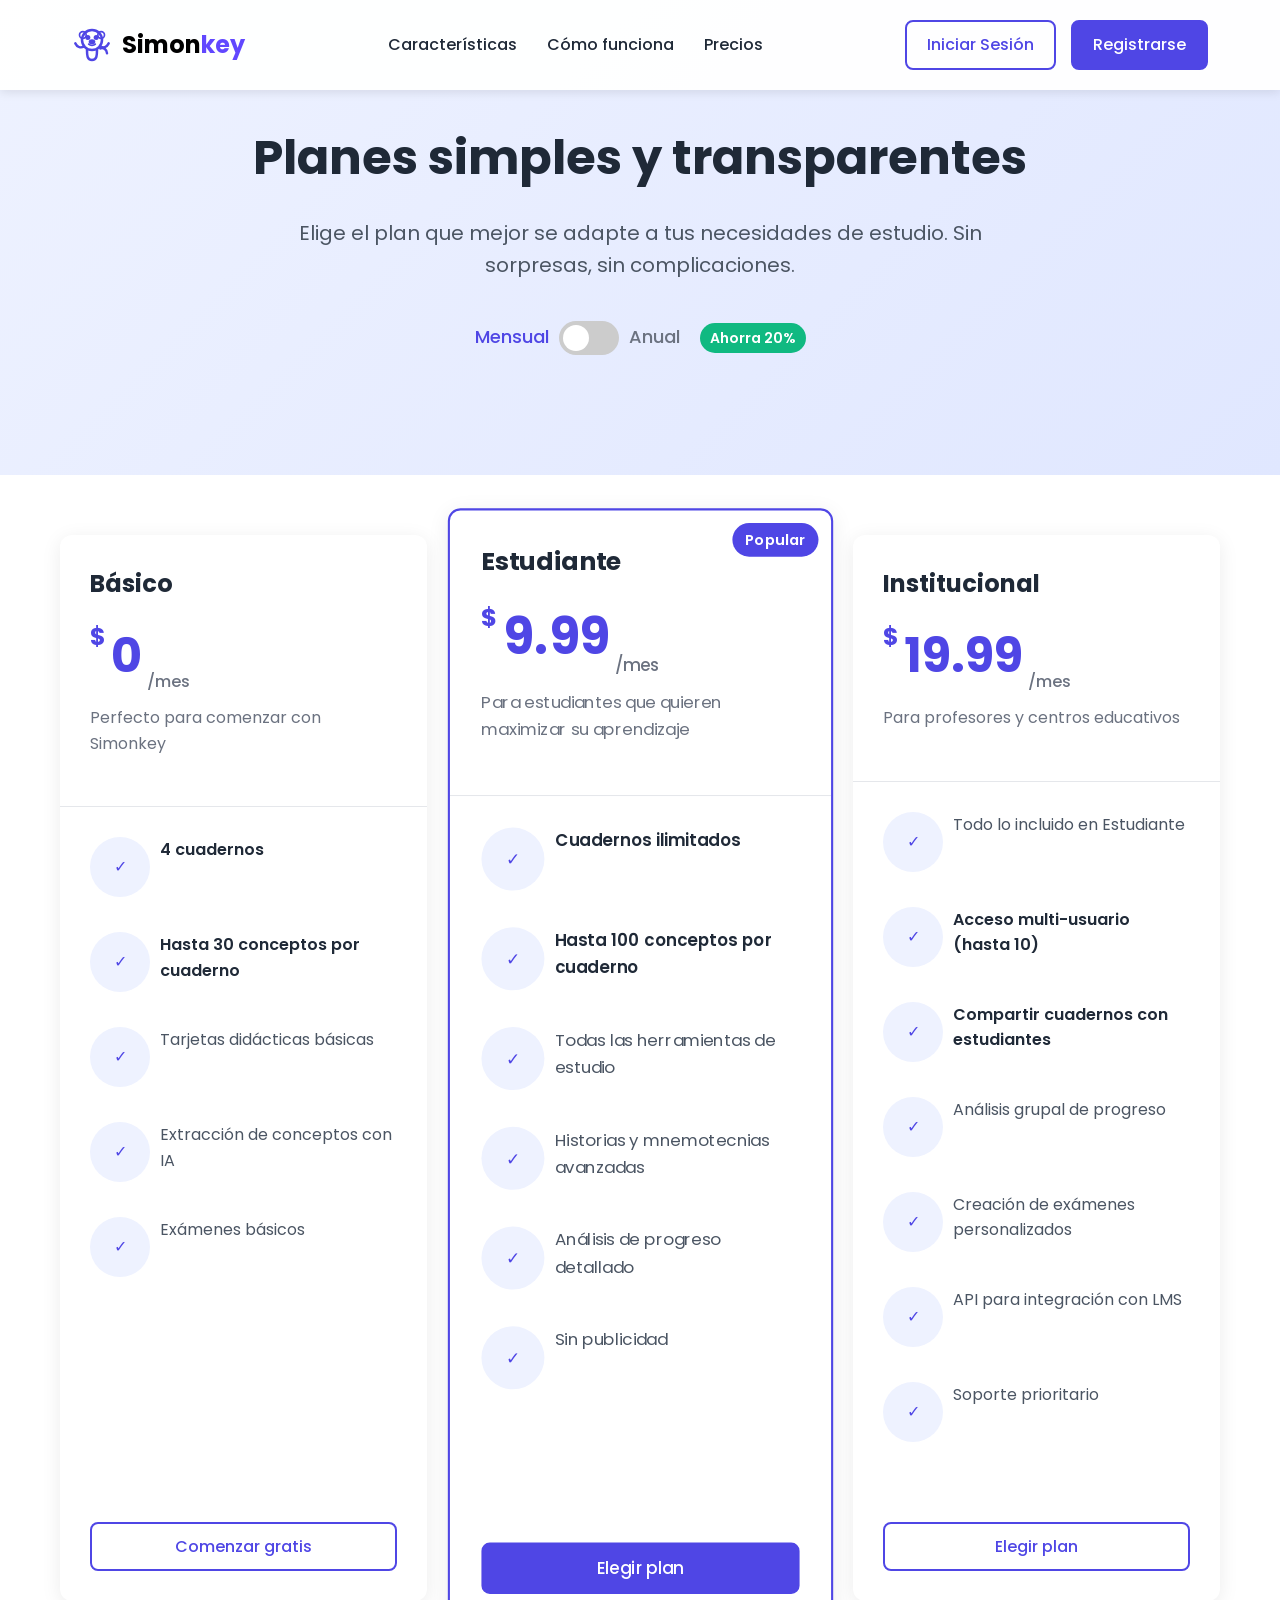
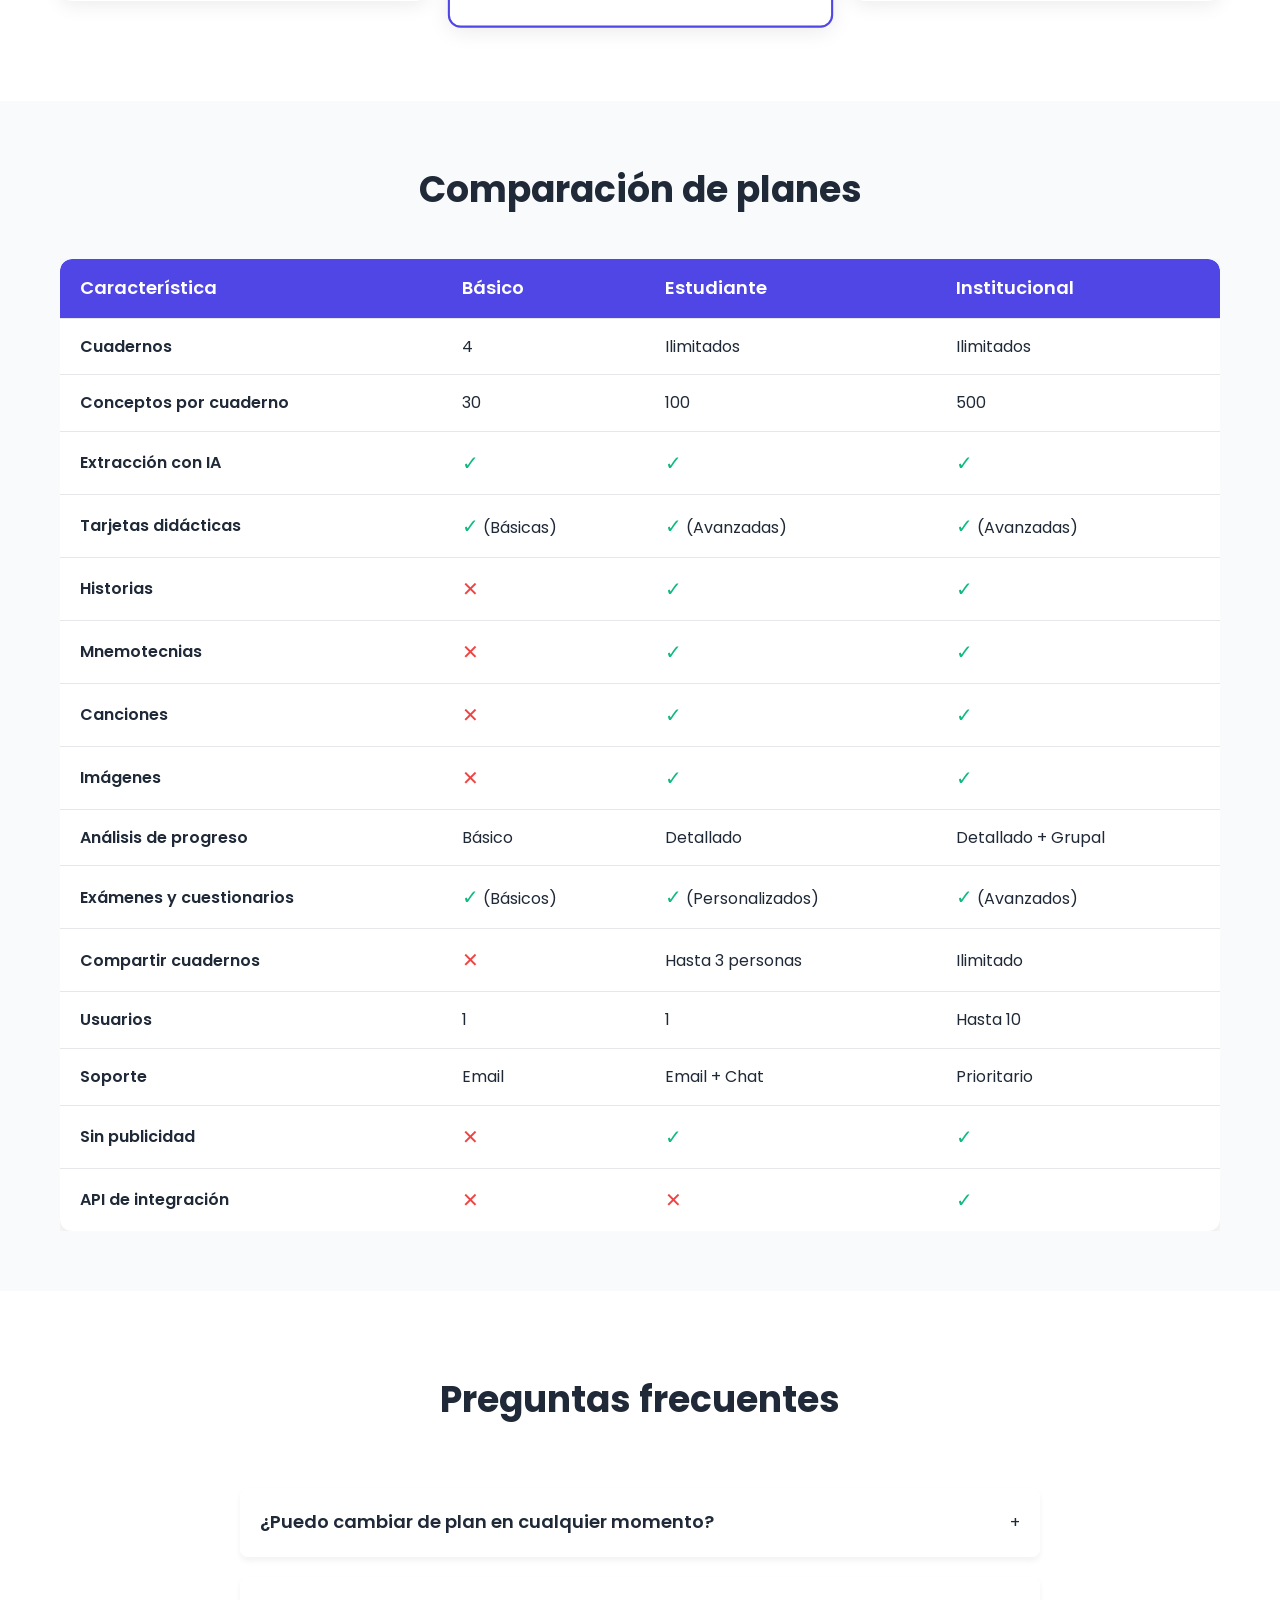
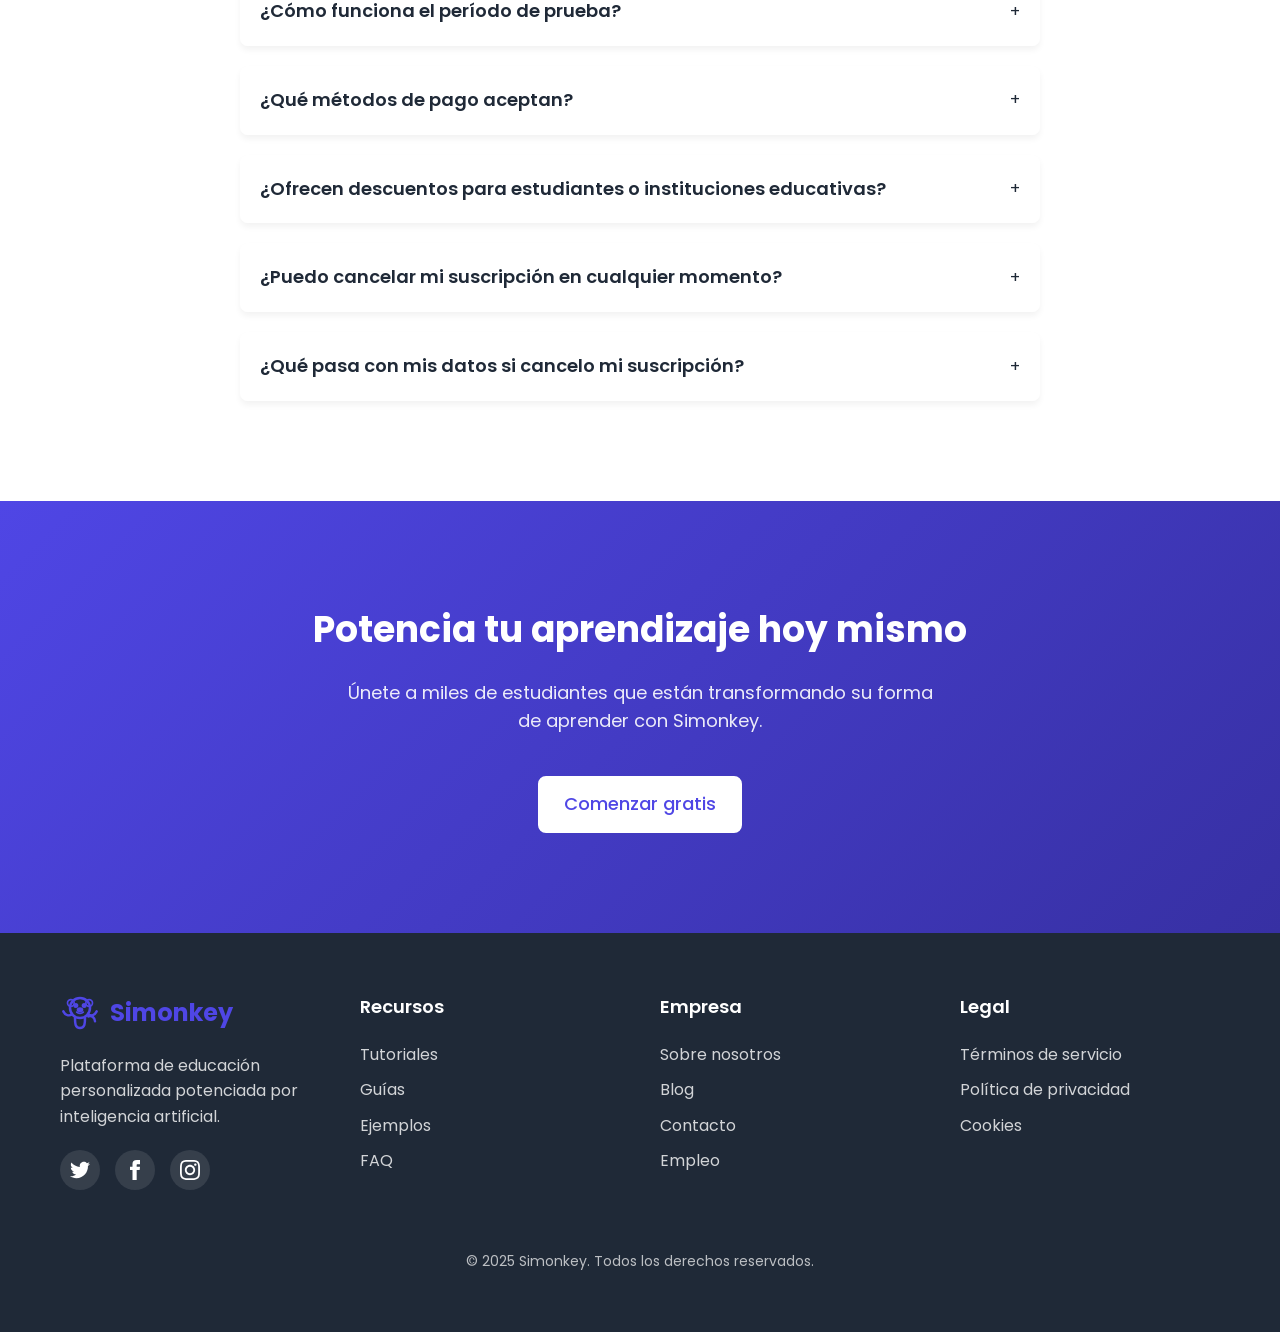
==== pricing.html @ a77ee0b0 "Primer de prueba" ====
<!DOCTYPE html>
<html lang="es">
<head>
    <meta charset="UTF-8">
    <meta name="viewport" content="width=device-width, initial-scale=1.0">
    <title>Simonkey | Planes y Precios</title>

    <!-- Favicon de emoji de mono -->
    <link rel="icon" href="img/favicon.svg" type="image/svg+xml">

    <link rel="preconnect" href="https://fonts.googleapis.com">
    <link rel="preconnect" href="https://fonts.gstatic.com" crossorigin>
    <link href="https://fonts.googleapis.com/css2?family=Poppins:wght@300;400;500;600;700&display=swap" rel="stylesheet">
    <link rel="stylesheet" href="styles.css">
</head>
<body>
    <!-- Header -->
    <header>
        <div class="header-container">
            <nav class="nav">
                <a href="index.html" class="logo">
                    <img src="img/favicon.svg" class="logo-img" alt="Logo Simonkey" width="24" height="24">
                    <span class="logo-text">
                        <span style="color: black;">Simon</span><span style="color: #6147FF;">key</span>
                    </span>
                </a>

                <!-- Botón hamburguesa (oculto en desktop) -->
                <button class="hamburger-btn" aria-label="Menú">
                    <span class="hamburger-line"></span>
                    <span class="hamburger-line"></span>
                    <span class="hamburger-line"></span>
                </button>
                
                <div class="nav-links">
                    <a href="index.html#features" class="nav-link">Características</a>
                    <a href="index.html#how-it-works" class="nav-link">Cómo funciona</a>
                    <a href="pricing.html" class="nav-link">Precios</a>
                </div>
                
                <div class="auth-buttons">
                    <a href="#" class="btn btn-outline">Iniciar Sesión</a>
                    <a href="#" class="btn btn-primary">Registrarse</a>
                </div>
            </nav>
        </div>
    </header>
    
    <!-- Pricing Hero Section -->
    <section class="pricing-hero">
        <div class="container">
            <h1 class="pricing-title">Planes simples y transparentes</h1>
            <p class="pricing-subtitle">Elige el plan que mejor se adapte a tus necesidades de estudio. Sin sorpresas, sin complicaciones.</p>
            
            <div class="pricing-toggle">
                <span class="toggle-label toggle-monthly">Mensual</span>
                <label class="toggle-switch">
                    <input type="checkbox" id="billing-toggle">
                    <span class="toggle-slider"></span>
                </label>
                <span class="toggle-label toggle-annually">Anual</span>
                <span class="savings-badge">Ahorra 20%</span>
            </div>
        </div>
    </section>
    
    <!-- Pricing Plans -->
    <section class="pricing-plans">
        <div class="container">
            <div class="plans-container">
                <!-- Free Plan -->
                <div class="plan-card">
                    <div class="plan-header">
                        <h3 class="plan-name">Básico</h3>
                        <div class="plan-price">
                            <span class="currency">$</span>0<span class="period">/mes</span>
                        </div>
                        <p class="plan-description">Perfecto para comenzar con Simonkey</p>
                    </div>
                    <div class="plan-features">
                        <ul class="feature-list">
                            <li class="feature-item">
                                <span class="feature-icon">✓</span>
                                <span class="feature-text prominent">4 cuadernos</span>
                            </li>
                            <li class="feature-item">
                                <span class="feature-icon">✓</span>
                                <span class="feature-text prominent">Hasta 30 conceptos por cuaderno</span>
                            </li>
                            <li class="feature-item">
                                <span class="feature-icon">✓</span>
                                <span class="feature-text">Tarjetas didácticas básicas</span>
                            </li>
                            <li class="feature-item">
                                <span class="feature-icon">✓</span>
                                <span class="feature-text">Extracción de conceptos con IA</span>
                            </li>
                            <li class="feature-item">
                                <span class="feature-icon">✓</span>
                                <span class="feature-text">Exámenes básicos</span>
                            </li>
                        </ul>
                    </div>
                    <div class="plan-footer">
                        <a href="#" class="btn btn-outline btn-block">Comenzar gratis</a>
                    </div>
                </div>
                
                <!-- Pro Plan -->
                <div class="plan-card popular">
                    <div class="popular-badge">Popular</div>
                    <div class="plan-header">
                        <h3 class="plan-name">Estudiante</h3>
                        <div class="plan-price monthly-price">
                            <span class="currency">$</span>9.99<span class="period">/mes</span>
                        </div>
                        <div class="plan-price annual-price" style="display: none;">
                            <span class="currency">$</span>7.99<span class="period">/mes</span>
                        </div>
                        <p class="plan-description">Para estudiantes que quieren maximizar su aprendizaje</p>
                    </div>
                    <div class="plan-features">
                        <ul class="feature-list">
                            <li class="feature-item">
                                <span class="feature-icon">✓</span>
                                <span class="feature-text prominent">Cuadernos ilimitados</span>
                            </li>
                            <li class="feature-item">
                                <span class="feature-icon">✓</span>
                                <span class="feature-text prominent">Hasta 100 conceptos por cuaderno</span>
                            </li>
                            <li class="feature-item">
                                <span class="feature-icon">✓</span>
                                <span class="feature-text">Todas las herramientas de estudio</span>
                            </li>
                            <li class="feature-item">
                                <span class="feature-icon">✓</span>
                                <span class="feature-text">Historias y mnemotecnias avanzadas</span>
                            </li>
                            <li class="feature-item">
                                <span class="feature-icon">✓</span>
                                <span class="feature-text">Análisis de progreso detallado</span>
                            </li>
                            <li class="feature-item">
                                <span class="feature-icon">✓</span>
                                <span class="feature-text">Sin publicidad</span>
                            </li>
                        </ul>
                    </div>
                    <div class="plan-footer">
                        <a href="#" class="btn btn-primary btn-block">Elegir plan</a>
                    </div>
                </div>
                
                <!-- Premium Plan -->
                <div class="plan-card">
                    <div class="plan-header">
                        <h3 class="plan-name">Institucional</h3>
                        <div class="plan-price monthly-price">
                            <span class="currency">$</span>19.99<span class="period">/mes</span>
                        </div>
                        <div class="plan-price annual-price" style="display: none;">
                            <span class="currency">$</span>15.99<span class="period">/mes</span>
                        </div>
                        <p class="plan-description">Para profesores y centros educativos</p>
                    </div>
                    <div class="plan-features">
                        <ul class="feature-list">
                            <li class="feature-item">
                                <span class="feature-icon">✓</span>
                                <span class="feature-text">Todo lo incluido en Estudiante</span>
                            </li>
                            <li class="feature-item">
                                <span class="feature-icon">✓</span>
                                <span class="feature-text prominent">Acceso multi-usuario (hasta 10)</span>
                            </li>
                            <li class="feature-item">
                                <span class="feature-icon">✓</span>
                                <span class="feature-text prominent">Compartir cuadernos con estudiantes</span>
                            </li>
                            <li class="feature-item">
                                <span class="feature-icon">✓</span>
                                <span class="feature-text">Análisis grupal de progreso</span>
                            </li>
                            <li class="feature-item">
                                <span class="feature-icon">✓</span>
                                <span class="feature-text">Creación de exámenes personalizados</span>
                            </li>
                            <li class="feature-item">
                                <span class="feature-icon">✓</span>
                                <span class="feature-text">API para integración con LMS</span>
                            </li>
                            <li class="feature-item">
                                <span class="feature-icon">✓</span>
                                <span class="feature-text">Soporte prioritario</span>
                            </li>
                        </ul>
                    </div>
                    <div class="plan-footer">
                        <a href="#" class="btn btn-outline btn-block">Elegir plan</a>
                    </div>
                </div>
            </div>
        </div>
    </section>
    
    <!-- Comparison Table -->
<section class="comparison">
    <div class="container">
        <h2 class="comparison-title">Comparación de planes</h2>
        <div style="overflow-x: auto;">
            <table class="comparison-table">
                <thead>
                    <tr>
                        <th>Característica</th>
                        <th>Básico</th>
                        <th>Estudiante</th>
                        <th>Institucional</th>
                    </tr>
                </thead>
                <tbody>
                    <tr>
                        <td>Cuadernos</td>
                        <td>4</td>
                        <td>Ilimitados</td>
                        <td>Ilimitados</td>
                    </tr>
                    <tr>
                        <td>Conceptos por cuaderno</td>
                        <td>30</td>
                        <td>100</td>
                        <td>500</td>
                    </tr>
                    <tr>
                        <td>Extracción con IA</td>
                        <td><span class="check-icon">✓</span></td>
                        <td><span class="check-icon">✓</span></td>
                        <td><span class="check-icon">✓</span></td>
                    </tr>
                    <tr>
                        <td>Tarjetas didácticas</td>
                        <td><span class="check-icon">✓</span> (Básicas)</td>
                        <td><span class="check-icon">✓</span> (Avanzadas)</td>
                        <td><span class="check-icon">✓</span> (Avanzadas)</td>
                    </tr>
                    <tr>
                        <td>Historias</td>
                        <td><span class="x-icon">✕</span></td>
                        <td><span class="check-icon">✓</span></td>
                        <td><span class="check-icon">✓</span></td>
                    </tr>
                    <tr>
                        <td>Mnemotecnias</td>
                        <td><span class="x-icon">✕</span></td>
                        <td><span class="check-icon">✓</span></td>
                        <td><span class="check-icon">✓</span></td>
                    </tr>
                    <tr>
                        <td>Canciones</td>
                        <td><span class="x-icon">✕</span></td>
                        <td><span class="check-icon">✓</span></td>
                        <td><span class="check-icon">✓</span></td>
                    </tr>
                    <tr>
                        <td>Imágenes</td>
                        <td><span class="x-icon">✕</span></td>
                        <td><span class="check-icon">✓</span></td>
                        <td><span class="check-icon">✓</span></td>
                    </tr>
                    <tr>
                        <td>Análisis de progreso</td>
                        <td>Básico</td>
                        <td>Detallado</td>
                        <td>Detallado + Grupal</td>
                    </tr>
                    <tr>
                        <td>Exámenes y cuestionarios</td>
                        <td><span class="check-icon">✓</span> (Básicos)</td>
                        <td><span class="check-icon">✓</span> (Personalizados)</td>
                        <td><span class="check-icon">✓</span> (Avanzados)</td>
                    </tr>
                    <tr>
                        <td>Compartir cuadernos</td>
                        <td><span class="x-icon">✕</span></td>
                        <td>Hasta 3 personas</td>
                        <td>Ilimitado</td>
                    </tr>
                    <tr>
                        <td>Usuarios</td>
                        <td>1</td>
                        <td>1</td>
                        <td>Hasta 10</td>
                    </tr>
                    <tr>
                        <td>Soporte</td>
                        <td>Email</td>
                        <td>Email + Chat</td>
                        <td>Prioritario</td>
                    </tr>
                    <tr>
                        <td>Sin publicidad</td>
                        <td><span class="x-icon">✕</span></td>
                        <td><span class="check-icon">✓</span></td>
                        <td><span class="check-icon">✓</span></td>
                    </tr>
                    <tr>
                        <td>API de integración</td>
                        <td><span class="x-icon">✕</span></td>
                        <td><span class="x-icon">✕</span></td>
                        <td><span class="check-icon">✓</span></td>
                    </tr>
                </tbody>
            </table>
        </div>
    </div>
</section>

    <!-- FAQ Section -->
<section class="faq">
    <div class="container">
        <h2 class="faq-title">Preguntas frecuentes</h2>
        
        <div class="faq-list">
            <div class="faq-item">
                <div class="faq-question">
                    <span class="question-text">¿Puedo cambiar de plan en cualquier momento?</span>
                    <span>+</span>
                </div>
                <div class="faq-answer">
                    <p>Sí, puedes actualizar o cambiar tu plan en cualquier momento. Si actualizas a un plan superior, se te cobrará la diferencia prorrateada por el tiempo restante de tu suscripción actual. Si cambias a un plan inferior, el nuevo plan entrará en vigor al final de tu ciclo de facturación actual.</p>
                </div>
            </div>
            
            <div class="faq-item">
                <div class="faq-question">
                    <span class="question-text">¿Cómo funciona el período de prueba?</span>
                    <span>+</span>
                </div>
                <div class="faq-answer">
                    <p>Todos los planes de pago incluyen un período de prueba gratuito de 14 días. No se te cobrará hasta que finalice el período de prueba, y puedes cancelar en cualquier momento antes de que termine sin ningún cargo.</p>
                </div>
            </div>
            
            <div class="faq-item">
                <div class="faq-question">
                    <span class="question-text">¿Qué métodos de pago aceptan?</span>
                    <span>+</span>
                </div>
                <div class="faq-answer">
                    <p>Aceptamos tarjetas de crédito y débito (Visa, Mastercard, American Express), PayPal y, en algunos países, opciones de pago locales como transferencia bancaria.</p>
                </div>
            </div>
            
            <div class="faq-item">
                <div class="faq-question">
                    <span class="question-text">¿Ofrecen descuentos para estudiantes o instituciones educativas?</span>
                    <span>+</span>
                </div>
                <div class="faq-answer">
                    <p>Sí, ofrecemos un 20% de descuento adicional para estudiantes verificados y descuentos especiales para instituciones educativas según el volumen de usuarios. Contáctanos en educacion@simonkey.com para más información.</p>
                </div>
            </div>
            
            <div class="faq-item">
                <div class="faq-question">
                    <span class="question-text">¿Puedo cancelar mi suscripción en cualquier momento?</span>
                    <span>+</span>
                </div>
                <div class="faq-answer">
                    <p>Sí, puedes cancelar tu suscripción en cualquier momento desde la configuración de tu cuenta. Si cancelas, mantendrás el acceso a las características de tu plan hasta el final del período de facturación actual.</p>
                </div>
            </div>
            
            <div class="faq-item">
                <div class="faq-question">
                    <span class="question-text">¿Qué pasa con mis datos si cancelo mi suscripción?</span>
                    <span>+</span>
                </div>
                <div class="faq-answer">
                    <p>Si cancelas tu suscripción de pago, tu cuenta se convertirá automáticamente al plan Básico gratuito. Podrás seguir accediendo a tus datos, aunque algunas funciones premium ya no estarán disponibles. Si deseas eliminar completamente tu cuenta y todos tus datos, puedes hacerlo desde la configuración de tu cuenta.</p>
                </div>
            </div>
        </div>
    </div>
</section>

<!-- CTA Section -->
<section class="cta">
    <div class="container">
        <h2 class="cta-title">Potencia tu aprendizaje hoy mismo</h2>
        <p class="cta-description">Únete a miles de estudiantes que están transformando su forma de aprender con Simonkey.</p>
        <a href="#" class="btn btn-white btn-lg">Comenzar gratis</a>
    </div>
</section>

<!-- Footer -->
<footer>
    <div class="container">
        <div class="footer-content">
            <div class="footer-column">
                <div class="footer-logo">
                    <a href="#" class="logo">
                        <svg class="logo-img" viewBox="0 0 24 24" fill="none" xmlns="http://www.w3.org/2000/svg">
                            <!-- Cabeza -->
                            <circle cx="12" cy="9" r="6" stroke="#4F46E5" stroke-width="1.5"/>
                            
                            <!-- Cara -->
                            <circle cx="9.5" cy="7.5" r="1.5" fill="#4F46E5"/> <!-- Ojo izquierdo -->
                            <circle cx="14.5" cy="7.5" r="1.5" fill="#4F46E5"/> <!-- Ojo derecho -->
                            
                            <!-- Nariz -->
                            <ellipse cx="12" cy="10" rx="2" ry="1.5" fill="#4F46E5"/>
                            
                            <!-- Boca -->
                            <path d="M10 11.5C11 12.5 13 12.5 14 11.5" stroke="#4F46E5" stroke-width="1" stroke-linecap="round"/>
                            
                            <!-- Orejas -->
                            <circle cx="6.5" cy="6" r="2" stroke="#4F46E5" stroke-width="1"/>
                            <circle cx="17.5" cy="6" r="2" stroke="#4F46E5" stroke-width="1"/>
                            
                            <!-- Cuerpo -->
                            <path d="M9 15C9 18 9 21 12 21C15 21 15 18 15 15" stroke="#4F46E5" stroke-width="1.5" stroke-linecap="round"/>
                            
                            <!-- Cola -->
                            <path d="M17 14C19 13 21 15 21 17" stroke="#4F46E5" stroke-width="1.5" stroke-linecap="round"/>
                            
                            <!-- Brazos -->
                            <path d="M7 13C5 14 3 13 2 11" stroke="#4F46E5" stroke-width="1.5" stroke-linecap="round"/>
                            <path d="M17 13C19 14 21 13 22 11" stroke="#4F46E5" stroke-width="1.5" stroke-linecap="round"/>
                          </svg>
                        <span class="logo-text">Simonkey</span>
                    </a>
                </div>
                <p class="footer-description">Plataforma de educación personalizada potenciada por inteligencia artificial.</p>
                <div class="social-links">
                    <a href="#" class="social-link">
                        <svg xmlns="http://www.w3.org/2000/svg" width="20" height="20" fill="white" viewBox="0 0 24 24">
                            <path d="M24 4.557c-.883.392-1.832.656-2.828.775 1.017-.609 1.798-1.574 2.165-2.724-.951.564-2.005.974-3.127 1.195-.897-.957-2.178-1.555-3.594-1.555-3.179 0-5.515 2.966-4.797 6.045-4.091-.205-7.719-2.165-10.148-5.144-1.29 2.213-.669 5.108 1.523 6.574-.806-.026-1.566-.247-2.229-.616-.054 2.281 1.581 4.415 3.949 4.89-.693.188-1.452.232-2.224.084.626 1.956 2.444 3.379 4.6 3.419-2.07 1.623-4.678 2.348-7.29 2.04 2.179 1.397 4.768 2.212 7.548 2.212 9.142 0 14.307-7.721 13.995-14.646.962-.695 1.797-1.562 2.457-2.549z"/>
                        </svg>
                    </a>
                    <a href="#" class="social-link">
                        <svg xmlns="http://www.w3.org/2000/svg" width="20" height="20" fill="white" viewBox="0 0 24 24">
                            <path d="M9 8h-3v4h3v12h5v-12h3.642l.358-4h-4v-1.667c0-.955.192-1.333 1.115-1.333h2.885v-5h-3.808c-3.596 0-5.192 1.583-5.192 4.615v3.385z"/>
                        </svg>
                    </a>
                    <a href="#" class="social-link">
                        <svg xmlns="http://www.w3.org/2000/svg" width="20" height="20" fill="white" viewBox="0 0 24 24">
                            <path d="M12 2.163c3.204 0 3.584.012 4.85.07 3.252.148 4.771 1.691 4.919 4.919.058 1.265.069 1.645.069 4.849 0 3.205-.012 3.584-.069 4.849-.149 3.225-1.664 4.771-4.919 4.919-1.266.058-1.644.07-4.85.07-3.204 0-3.584-.012-4.849-.07-3.26-.149-4.771-1.699-4.919-4.92-.058-1.265-.07-1.644-.07-4.849 0-3.204.013-3.583.07-4.849.149-3.227 1.664-4.771 4.919-4.919 1.266-.057 1.645-.069 4.849-.069zm0-2.163c-3.259 0-3.667.014-4.947.072-4.358.2-6.78 2.618-6.98 6.98-.059 1.281-.073 1.689-.073 4.948 0 3.259.014 3.668.072 4.948.2 4.358 2.618 6.78 6.98 6.98 1.281.058 1.689.072 4.948.072 3.259 0 3.668-.014 4.948-.072 4.354-.2 6.782-2.618 6.979-6.98.059-1.28.073-1.689.073-4.948 0-3.259-.014-3.667-.072-4.947-.196-4.354-2.617-6.78-6.979-6.98-1.281-.059-1.69-.073-4.949-.073zm0 5.838c-3.403 0-6.162 2.759-6.162 6.162s2.759 6.163 6.162 6.163 6.162-2.759 6.162-6.163c0-3.403-2.759-6.162-6.162-6.162zm0 10.162c-2.209 0-4-1.79-4-4 0-2.209 1.791-4 4-4s4 1.791 4 4c0 2.21-1.791 4-4 4zm6.406-11.845c-.796 0-1.441.645-1.441 1.44s.645 1.44 1.441 1.44c.795 0 1.439-.645 1.439-1.44s-.644-1.44-1.439-1.44z"/>
                        </svg>
                    </a>
                </div>
            </div>
            
            <div class="footer-column">
                <h4 class="footer-column-title">Recursos</h4>
                <ul class="footer-links">
                    <li class="footer-link"><a href="#">Tutoriales</a></li>
                    <li class="footer-link"><a href="#">Guías</a></li>
                    <li class="footer-link"><a href="#">Ejemplos</a></li>
                    <li class="footer-link"><a href="#">FAQ</a></li>
                </ul>
            </div>
            
            <div class="footer-column">
                <h4 class="footer-column-title">Empresa</h4>
                <ul class="footer-links">
                    <li class="footer-link"><a href="#">Sobre nosotros</a></li>
                    <li class="footer-link"><a href="#">Blog</a></li>
                    <li class="footer-link"><a href="#">Contacto</a></li>
                    <li class="footer-link"><a href="#">Empleo</a></li>
                </ul>
            </div>
            
            <div class="footer-column">
                <h4 class="footer-column-title">Legal</h4>
                <ul class="footer-links">
                    <li class="footer-link"><a href="#">Términos de servicio</a></li>
                    <li class="footer-link"><a href="#">Política de privacidad</a></li>
                    <li class="footer-link"><a href="#">Cookies</a></li>
                </ul>
            </div>
        </div>
        
        <div class="copyright">
            &copy; 2025 Simonkey. Todos los derechos reservados.
        </div>
    </div>
</footer>

<script src="script.js"></script>

</body>
</html>
---- styles.css ----
/* 
   Simonkey - Estilos Unificados
   Este archivo contiene todos los estilos para index.html y pricing.html
*/

/* Variables y reset */
:root {
    --primary: #4F46E5;
    --primary-light: #818CF8;
    --secondary: #10B981;
    --dark: #1F2937;
    --light: #F3F4F6;
    --accent: #F59E0B;
    --success: #10B981;
    --danger: #EF4444;
}

* {
    margin: 0;
    padding: 0;
    box-sizing: border-box;
}

body {
    font-family: 'Poppins', sans-serif;
    color: var(--dark);
    background-color: #FFFFFF;
    line-height: 1.6;
}

.container {
    max-width: 1200px;
    margin: 0 auto;
    padding: 0 20px;
}

/* Botones */
.btn {
    padding: 10px 20px;
    border-radius: 8px;
    font-weight: 500;
    cursor: pointer;
    transition: all 0.3s ease;
    text-decoration: none;
    display: inline-block;
    text-align: center;
}

.btn-outline {
    background: transparent;
    border: 2px solid var(--primary);
    color: var(--primary);
}

.btn-outline:hover {
    background-color: var(--primary);
    color: white;
}

.btn-primary {
    background-color: var(--primary);
    border: 2px solid var(--primary);
    color: white;
}

.btn-primary:hover {
    background-color: #3730A3;
    border-color: #3730A3;
}

.btn-white {
    background-color: white;
    border: 2px solid white;
    color: var(--primary);
}

.btn-white:hover {
    background-color: transparent;
    color: white;
    border-color: white;
}

.btn-secondary {
    background-color: var(--secondary);
    border: 2px solid var(--secondary);
    color: white;
}

.btn-secondary:hover {
    background-color: #059669;
    border-color: #059669;
}

.btn-lg {
    padding: 12px 24px;
    font-size: 18px;
}

.btn-block {
    display: block;
    width: 100%;
}

/* Header y Navegación */
header {
    padding: 20px 0;
    position: fixed;
    width: 100%;
    background-color: rgba(255, 255, 255, 0.95);
    box-shadow: 0 2px 10px rgba(0, 0, 0, 0.1);
    z-index: 100;
}

.nav {
  max-width: 1200px; /* Limita el ancho máximo */
  width: 100%;
  margin: 0 auto; /* Centra el nav */
  padding: 0 2rem; /* Añade padding lateral para que no quede pegado a los bordes */
  display: flex;
  justify-content: space-between;
  align-items: center;
}

.logo {
    display: flex;
    align-items: center;
    gap: 10px;
    text-decoration: none;
}

.logo-img {
    width: 40px;
    height: 40px;
}

.logo-text {
    font-size: 24px;
    font-weight: 700;
    color: var(--primary);
}

.nav-links {
    display: flex;
    gap: 30px;
}

.nav-link {
    text-decoration: none;
    color: var(--dark);
    font-weight: 500;
    transition: all 0.3s ease;
    padding: 5px 0;
    position: relative;
}

.nav-link:hover {
    color: var(--primary);
}

.nav-link::after {
    content: '';
    position: absolute;
    width: 0;
    height: 2px;
    bottom: 0;
    left: 0;
    background-color: var(--primary);
    transition: width 0.3s ease;
}

.nav-link:hover::after {
    width: 100%;
}

.nav-link.active {
    color: var(--primary);
}

.nav-link.active::after {
    width: 100%;
}

.auth-buttons {
    display: flex;
    gap: 15px;
}

/* Hero Section - Index */
.hero {
    padding-top: 140px;
    padding-bottom: 40px;
    display: flex;
    align-items: center;
    min-height: auto;
    background: linear-gradient(135deg, #EEF2FF 0%, #E0E7FF 100%);
}

.hero-content {
    display: flex;
    align-items: center;
    justify-content: center;
}

.hero-text {
    flex: 1;
    max-width: 600px;
}

.hero-title {
    font-size: 48px;
    line-height: 1.2;
    margin-bottom: 20px;
    color: var(--dark);
}

.highlight {
    color: var(--primary);
}

.highlight-text {
    color: #4F46E5;
    font-weight: 600; /* Opcional: para hacer el texto un poco más destacado */
  }

.hero-subtitle {
    font-size: 20px;
    color: #4B5563;
    margin-bottom: 40px;
}

.hero-buttons {
    display: flex;
    gap: 20px;
    margin-bottom: 40px;
}

.hero-image {
    flex: 1;
    max-width: 500px;
    display: flex;
    justify-content: center;
    margin-bottom: 0;
}

.hero-img {
    width: 100%;
    max-width: 450px;
    animation: float 6s ease-in-out infinite;
}

@keyframes float {
    0% {
        transform: translateY(0px);
    }
    50% {
        transform: translateY(-20px);
    }
    100% {
        transform: translateY(0px);
    }
}

/* Features Section - Index */
.features {
    padding: 120px 0;
}

.section-title {
    text-align: center;
    font-size: 36px;
    font-weight: 700;
    margin-bottom: 60px;
    color: var(--dark);
}

.features-grid {
    display: grid;
    grid-template-columns: repeat(auto-fit, minmax(300px, 1fr));
    gap: 40px;
}

.feature-card {
    background-color: white;
    border-radius: 12px;
    padding: 30px;
    box-shadow: 0 4px 20px rgba(0, 0, 0, 0.08);
    transition: transform 0.3s ease, box-shadow 0.3s ease;
}

.feature-card:hover {
    transform: translateY(-10px);
    box-shadow: 0 10px 30px rgba(0, 0, 0, 0.12);
}

.feature-icon {
    display: inline-flex;
    align-items: center;
    justify-content: center;
    width: 60px;
    height: 60px;
    border-radius: 50%;
    background-color: #EEF2FF;
    margin-bottom: 20px;
}

.feature-icon svg {
    width: 30px;
    height: 30px;
    color: var(--primary);
}

.feature-title {
    font-size: 20px;
    font-weight: 600;
    margin-bottom: 15px;
    color: var(--dark);
}

.feature-description {
    color: #4B5563;
    font-size: 16px;
}

/* How it works Section - Index */
.how-it-works {
    padding: 120px 0;
    background-color: #F9FAFB;
}

.steps {
    display: grid;
    grid-template-columns: repeat(3, 1fr);
    gap: 40px;
    max-width: 1200px;
    margin: 0 auto;
}

.step {
    display: flex;
    flex-direction: column;
    align-items: center;
    text-align: center;
    background-color: white;
    border-radius: 12px;
    padding: 30px;
    box-shadow: 0 4px 20px rgba(0, 0, 0, 0.08);
    transition: transform 0.3s ease, box-shadow 0.3s ease;
}

.step:hover {
    transform: translateY(-10px);
    box-shadow: 0 10px 30px rgba(0, 0, 0, 0.12);
}

.step-number {
    display: flex;
    align-items: center;
    justify-content: center;
    width: 60px;
    height: 60px;
    border-radius: 50%;
    background-color: var(--primary);
    color: white;
    font-size: 24px;
    font-weight: 700;
    margin-bottom: 20px;
    flex-shrink: 0;
}

.step-content {
    flex: 1;
}

.step-title {
    font-size: 24px;
    font-weight: 600;
    margin-bottom: 15px;
    color: var(--dark);
}

.step-description {
    color: #4B5563;
    font-size: 16px;
}

/* Pricing Hero Section - Pricing */
.pricing-hero {
    padding-top: 120px;
    padding-bottom: 60px;
    background: linear-gradient(135deg, #EEF2FF 0%, #E0E7FF 100%);
    text-align: center;
}

.pricing-title {
    font-size: 48px;
    font-weight: 700;
    margin-bottom: 20px;
    color: var(--dark);
}

.pricing-subtitle {
    font-size: 20px;
    color: #4B5563;
    max-width: 700px;
    margin: 0 auto 40px;
}

.pricing-toggle {
    display: flex;
    align-items: center;
    justify-content: center;
    margin-bottom: 60px;
    gap: 10px;
}

.toggle-label {
    font-size: 18px;
    font-weight: 500;
}

.toggle-monthly {
    color: var(--primary);
}

.toggle-annually {
    color: #6B7280;
}

.toggle-switch {
    position: relative;
    display: inline-block;
    width: 60px;
    height: 34px;
}

.toggle-switch input {
    opacity: 0;
    width: 0;
    height: 0;
}

.toggle-slider {
    position: absolute;
    cursor: pointer;
    top: 0;
    left: 0;
    right: 0;
    bottom: 0;
    background-color: #ccc;
    transition: .4s;
    border-radius: 34px;
}

.toggle-slider:before {
    position: absolute;
    content: "";
    height: 26px;
    width: 26px;
    left: 4px;
    bottom: 4px;
    background-color: white;
    transition: .4s;
    border-radius: 50%;
}

input:checked + .toggle-slider {
    background-color: var(--primary);
}

input:checked + .toggle-slider:before {
    transform: translateX(26px);
}

.savings-badge {
    background-color: var(--secondary);
    color: white;
    font-size: 14px;
    font-weight: 600;
    padding: 4px 10px;
    border-radius: 20px;
    margin-left: 10px;
}

/* Pricing Plans - Pricing */
.pricing-plans {
    padding: 60px 0 100px;
}

.plans-container {
    display: grid;
    grid-template-columns: repeat(auto-fit, minmax(300px, 1fr));
    gap: 30px;
    max-width: 1200px;
    margin: 0 auto;
}

.plan-card {
    background-color: white;
    border-radius: 12px;
    box-shadow: 0 4px 20px rgba(0, 0, 0, 0.08);
    overflow: hidden;
    transition: transform 0.3s ease, box-shadow 0.3s ease;
    display: flex;
    flex-direction: column;
    height: 100%;
}

.plan-card:hover {
    transform: translateY(-10px);
    box-shadow: 0 10px 30px rgba(0, 0, 0, 0.12);
}

.plan-header {
    padding: 30px;
    border-bottom: 1px solid #E5E7EB;
}

.plan-name {
    font-size: 24px;
    font-weight: 700;
    margin-bottom: 15px;
    color: var(--dark);
}

.plan-price {
    font-size: 48px;
    font-weight: 700;
    color: var(--primary);
    margin-bottom: 10px;
    display: flex;
    align-items: flex-start;
}

.plan-price .currency {
    font-size: 24px;
    margin-right: 5px;
}

.plan-price .period {
    font-size: 16px;
    font-weight: 500;
    color: #6B7280;
    margin-left: 5px;
    align-self: flex-end;
}

.plan-description {
    font-size: 16px;
    color: #6B7280;
    margin-bottom: 20px;
}

.plan-features {
    padding: 30px;
    flex-grow: 1;
}

.feature-list {
    list-style: none;
    margin-bottom: 30px;
}

.feature-item {
    display: flex;
    align-items: flex-start;
    margin-bottom: 15px;
    color: #4B5563;
}

.feature-icon {
    margin-right: 10px;
    color: var(--primary);
    flex-shrink: 0;
}

.feature-text {
    font-size: 16px;
}

.feature-text.prominent {
    font-weight: 600;
    color: var(--dark);
}

.plan-footer {
    padding: 0 30px 30px;
}

/* Popular plan - Pricing */
.plan-card.popular {
    border: 2px solid var(--primary);
    position: relative;
    transform: scale(1.05);
}

.plan-card.popular:hover {
    transform: translateY(-10px) scale(1.05);
}

.popular-badge {
    position: absolute;
    top: 12px;
    right: 12px;
    background-color: var(--primary);
    color: white;
    font-size: 14px;
    font-weight: 600;
    padding: 5px 12px;
    border-radius: 20px;
}

/* Comparison Section - Pricing */
.comparison {
    padding: 60px 0;
    background-color: #F9FAFB;
}

.comparison-title {
    text-align: center;
    font-size: 36px;
    font-weight: 700;
    margin-bottom: 40px;
    color: var(--dark);
}

.comparison-table {
    width: 100%;
    border-collapse: collapse;
    background-color: white;
    border-radius: 12px;
    overflow: hidden;
    box-shadow: 0 4px 20px rgba(0, 0, 0, 0.08);
}

.comparison-table th,
.comparison-table td {
    padding: 15px 20px;
    text-align: left;
    border-bottom: 1px solid #E5E7EB;
}

.comparison-table th {
    background-color: var(--primary);
    color: white;
    font-weight: 600;
    font-size: 18px;
}

.comparison-table th:first-child {
    border-top-left-radius: 12px;
}

.comparison-table th:last-child {
    border-top-right-radius: 12px;
}

.comparison-table tr:last-child td {
    border-bottom: none;
}

.comparison-table td:first-child {
    font-weight: 600;
    color: var(--dark);
}

.check-icon {
    color: var(--success);
    font-size: 20px;
}

.x-icon {
    color: var(--danger);
    font-size: 20px;
}

.premium-highlight {
    background-color: #EEF2FF;
}

/* FAQ Section - Pricing */
.faq {
    padding: 80px 0;
}

.faq-title {
    text-align: center;
    font-size: 36px;
    font-weight: 700;
    margin-bottom: 60px;
    color: var(--dark);
}

.faq-list {
    max-width: 800px;
    margin: 0 auto;
}

.faq-item {
    margin-bottom: 20px;
    border-radius: 8px;
    box-shadow: 0 4px 6px rgba(0, 0, 0, 0.05);
    background-color: white;
    overflow: hidden;
}

.faq-question {
    padding: 20px;
    display: flex;
    justify-content: space-between;
    align-items: center;
    cursor: pointer;
    background-color: white;
    transition: background-color 0.3s ease;
}

.faq-question:hover {
    background-color: #F9FAFB;
}

.question-text {
    font-weight: 600;
    font-size: 18px;
    color: var(--dark);
}

.faq-answer {
    padding: 0 20px 20px;
    color: #4B5563;
    font-size: 16px;
    display: none;
}

/* CTA Section - Común */
.cta {
    padding: 100px 0;
    background: linear-gradient(135deg, var(--primary) 0%, #3730A3 100%);
    color: white;
    text-align: center;
}

.cta-title {
    font-size: 36px;
    font-weight: 700;
    margin-bottom: 20px;
}

.cta-description {
    font-size: 18px;
    max-width: 600px;
    margin: 0 auto 40px;
    opacity: 0.9;
}

/* Footer - Común */
footer {
    padding: 60px 0;
    background-color: var(--dark);
    color: white;
}

.footer-content {
    display: grid;
    grid-template-columns: repeat(auto-fit, minmax(200px, 1fr));
    gap: 40px;
}

.footer-logo {
    display: flex;
    align-items: center;
    gap: 10px;
    margin-bottom: 20px;
}

.footer-description {
    max-width: 300px;
    opacity: 0.8;
    margin-bottom: 20px;
}

.social-links {
    display: flex;
    gap: 15px;
}

.social-link {
    display: inline-flex;
    align-items: center;
    justify-content: center;
    width: 40px;
    height: 40px;
    border-radius: 50%;
    background-color: rgba(255, 255, 255, 0.1);
    transition: background-color 0.3s ease;
}

.social-link:hover {
    background-color: rgba(255, 255, 255, 0.2);
}

.footer-column-title {
    font-size: 18px;
    font-weight: 600;
    margin-bottom: 20px;
}

.footer-links {
    list-style: none;
}

.footer-link {
    margin-bottom: 10px;
}

.footer-link a {
    color: rgba(255, 255, 255, 0.8);
    text-decoration: none;
    transition: color 0.3s ease;
}

.footer-link a:hover {
    color: white;
}

.copyright {
    margin-top: 60px;
    text-align: center;
    opacity: 0.7;
    font-size: 14px;
}




/* Estilos para el botón hamburguesa */
.hamburger-btn {
    display: none; /* Oculto por defecto en pantallas grandes */
    background: none;
    border: none;
    cursor: pointer;
    padding: 10px;
    z-index: 1000;
    position: absolute; /* Asegura posicionamiento absoluto */
    right: 20px; /* Alineado a la derecha */
    top: 10%; 
}

.hamburger-line {
    display: block;
    width: 25px;
    height: 3px;
    margin: 5px 0;
    background-color: #333;
    border-radius: 3px;
    transition: all 0.3s ease;
}


.mobile-menu {
    display: none;
    flex-direction: column;
    position: absolute;
    top: 60px; /* Ajusta según la altura de tu barra de navegación */
    left: 0;
    width: 100%;
    background-color: white;
    box-shadow: 0 4px 6px rgba(0,0,0,0.1);
    z-index: 100;
    padding: 10px 0;
}

.nav.menu-open .mobile-menu {
    display: flex;
}

/* Cuando el menú está abierto, mantener el botón en la posición correcta */
.nav.menu-open .hamburger-btn {
    position: fixed; /* Cambia a fixed para que se mantenga en pantalla */
    top: 1%; /* Ajusta según necesites */
    right: 20px; /* Ajusta según necesites */
}


.mobile-menu .nav-link {
    padding: 12px 20px;
    text-decoration: none;
    color: var(--dark);
    border-bottom: 1px solid #f0f0f0;
}

.mobile-menu .nav-link:last-child {
    border-bottom: none;
}


/* Responsive styles */
@media (max-width: 930px) {

    /* Mejoras para el header */

    header {
        padding: 15px 20px;
        display: flex;
        justify-content: flex-start;
        align-items: center;
        width: 100%;
    }
    
    /* Contenedor del logo y navegación */
    .logo-container {
        width: 100%;
    }
    
    /* Navegación principal */
    .nav {
        display: flex;
        justify-content: space-between;
        align-items: center;
        width: 100%;
    }
    
    /* Logo alineado a la izquierda */
    .logo {
        margin-right: auto;
        display: flex;
        align-items: center;
        transform: scale(1.5); /* Aumenta el tamaño en un 50% */
        transform-origin: left center; /* Mantiene la alineación izquierda */
    }
    
    /* Ajustar tamaño del logo para móvil */
    .logo-img {
        width: 30px;
        height: 30px;
    }
    
    /* Ajuste para el texto del logo */
    .logo-text {
        font-size: 1.2rem;
    }
    
    /* Ocultar enlaces de navegación */
    .nav-links {
        display: none;
    }
    
    /* Ocultar botones de autenticación */
    .auth-buttons {
        display: none;
    }

     /* Ajustar la altura del hero para móvil */
     .hero {
        min-height: auto; /* En lugar de 100vh */
        padding-bottom: 0; /* Reducir o eliminar el padding inferior */
    }
    
    /* Resto de estilos móviles que ya tenías */
    .hero-content {
        padding-bottom: 0;
    }
    
    .hero-image {
        margin: 0 auto 10px auto; /* Reducir el margen inferior */
        max-width: 90%;
    }

    .hero-buttons {
        justify-content: center;
        flex-wrap: wrap;
        gap: 10px;
    }
    
    .steps {
        grid-template-columns: 1fr;
    }
    
    .hero-title, .pricing-title {
        font-size: 32px;
        margin-bottom: 15px;
    }
    
    .hero-subtitle {
        font-size: 18px;
        margin-bottom: 20px;
    }
    
    .plans-container {
        grid-template-columns: 1fr;
        max-width: 400px;
        margin: 0 auto;
    }
    
    .plan-card.popular {
        transform: scale(1);
    }
    
    .plan-card.popular:hover {
        transform: translateY(-10px) scale(1);
    }
    
    .comparison-table {
        display: block;
        overflow-x: auto;
    }


    /* Extra */
    .hamburger-btn {
        display: block;
        position: absolute;
        right: 20px;
    }
    
    /* Ocultar los enlaces de navegación y botones de autenticación */
    .nav-links, .auth-buttons {
        display: none;
    }
    
    /* Cuando la clase 'menu-open' está presente */
    .nav.menu-open {
        flex-wrap: wrap;
    }

    .nav.menu-open .nav-links,
    .nav.menu-open .auth-buttons {
        display: flex;
        flex-direction: column;
        width: 100%;
        background-color: white;
        padding: 10px 20px;
    }

    .nav.menu-open .nav-links {
        order: 2;
        margin-top: 60px; /* Espacio para el header */
    }

    .nav.menu-open .auth-buttons {
        order: 1;
        border-top: 1px solid #f0f0f0;
        padding-top: 15px;
    }

    .nav.menu-open .nav-link,
    .nav.menu-open .btn {
        margin: 10px 0;
    }
    
    /* Animación para el ícono de hamburguesa cuando está activo */
    .nav.menu-open .hamburger-line:nth-child(1) {
        transform: rotate(45deg) translate(5px, 5px);
    }
    
    .nav.menu-open .hamburger-line:nth-child(2) {
        opacity: 0;
    }
    
    .nav.menu-open .hamburger-line:nth-child(3) {
        transform: rotate(-45deg) translate(7px, -7px);
    }

}
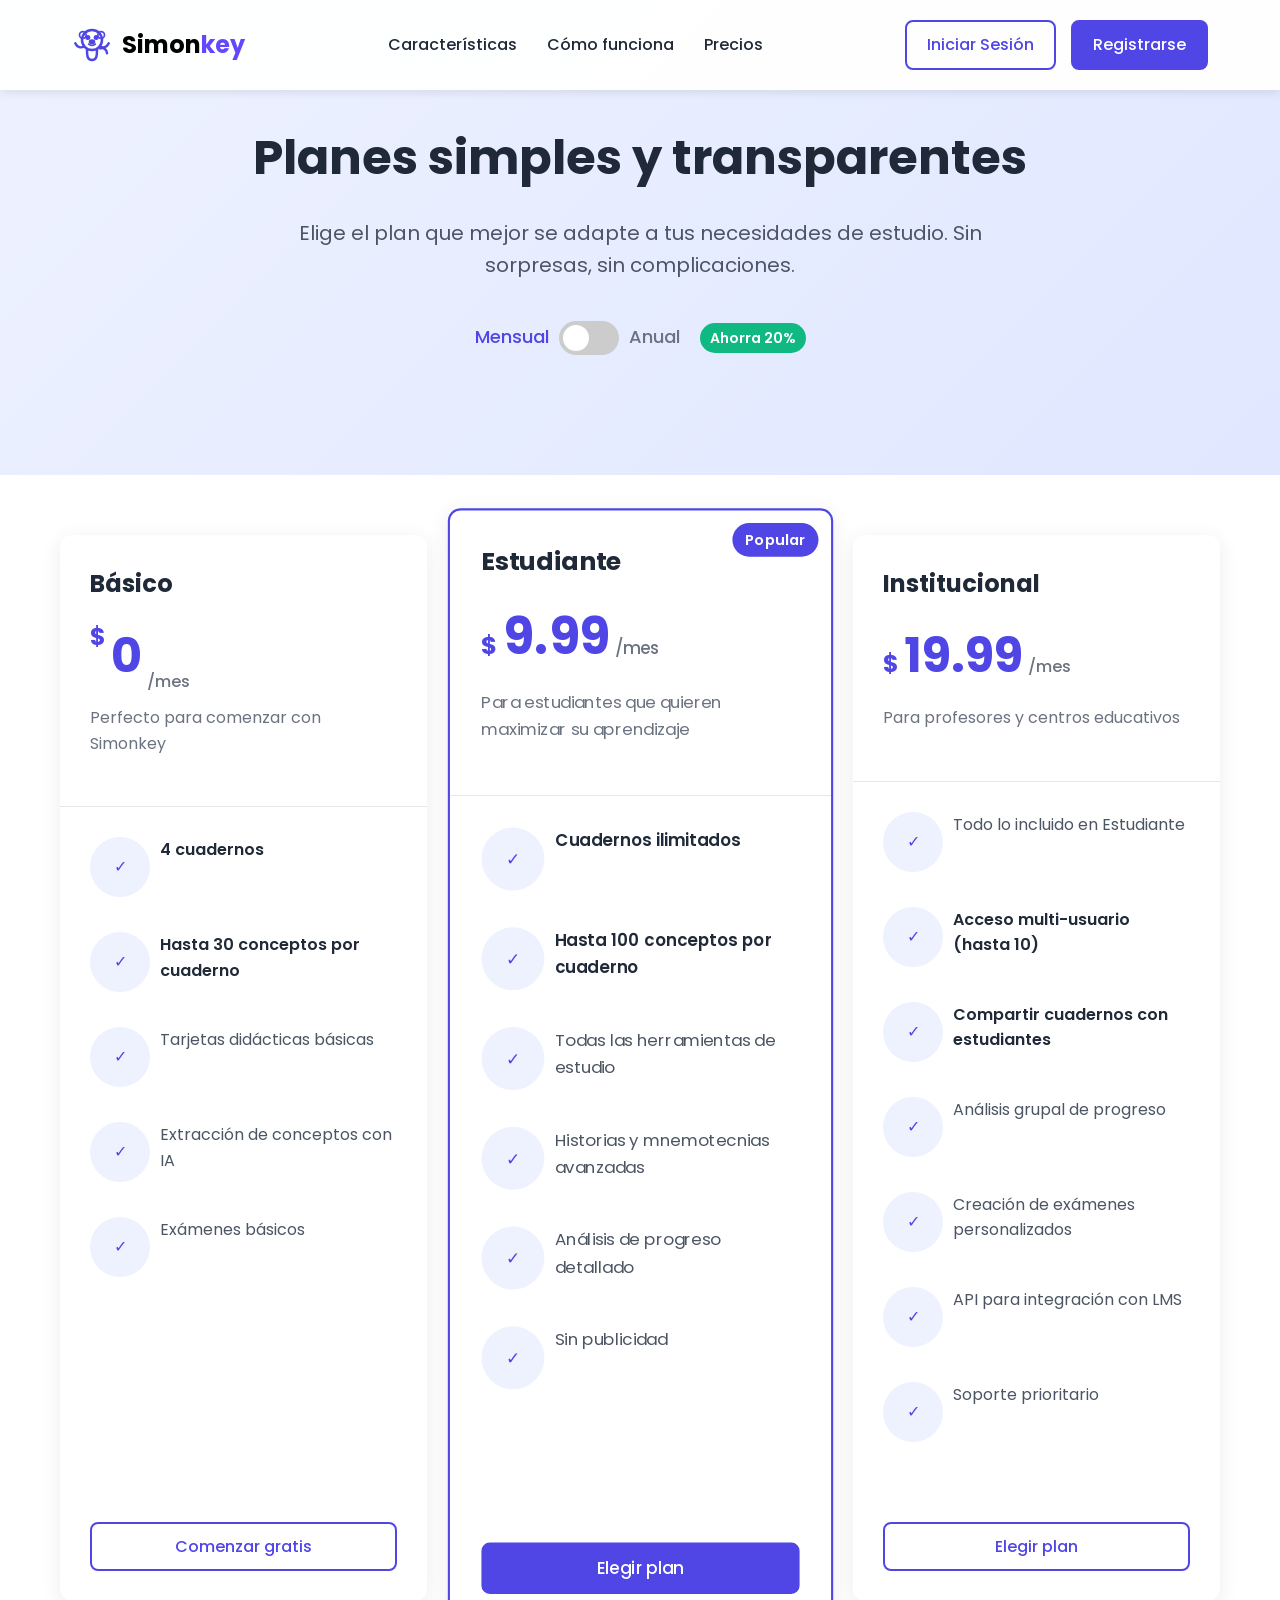
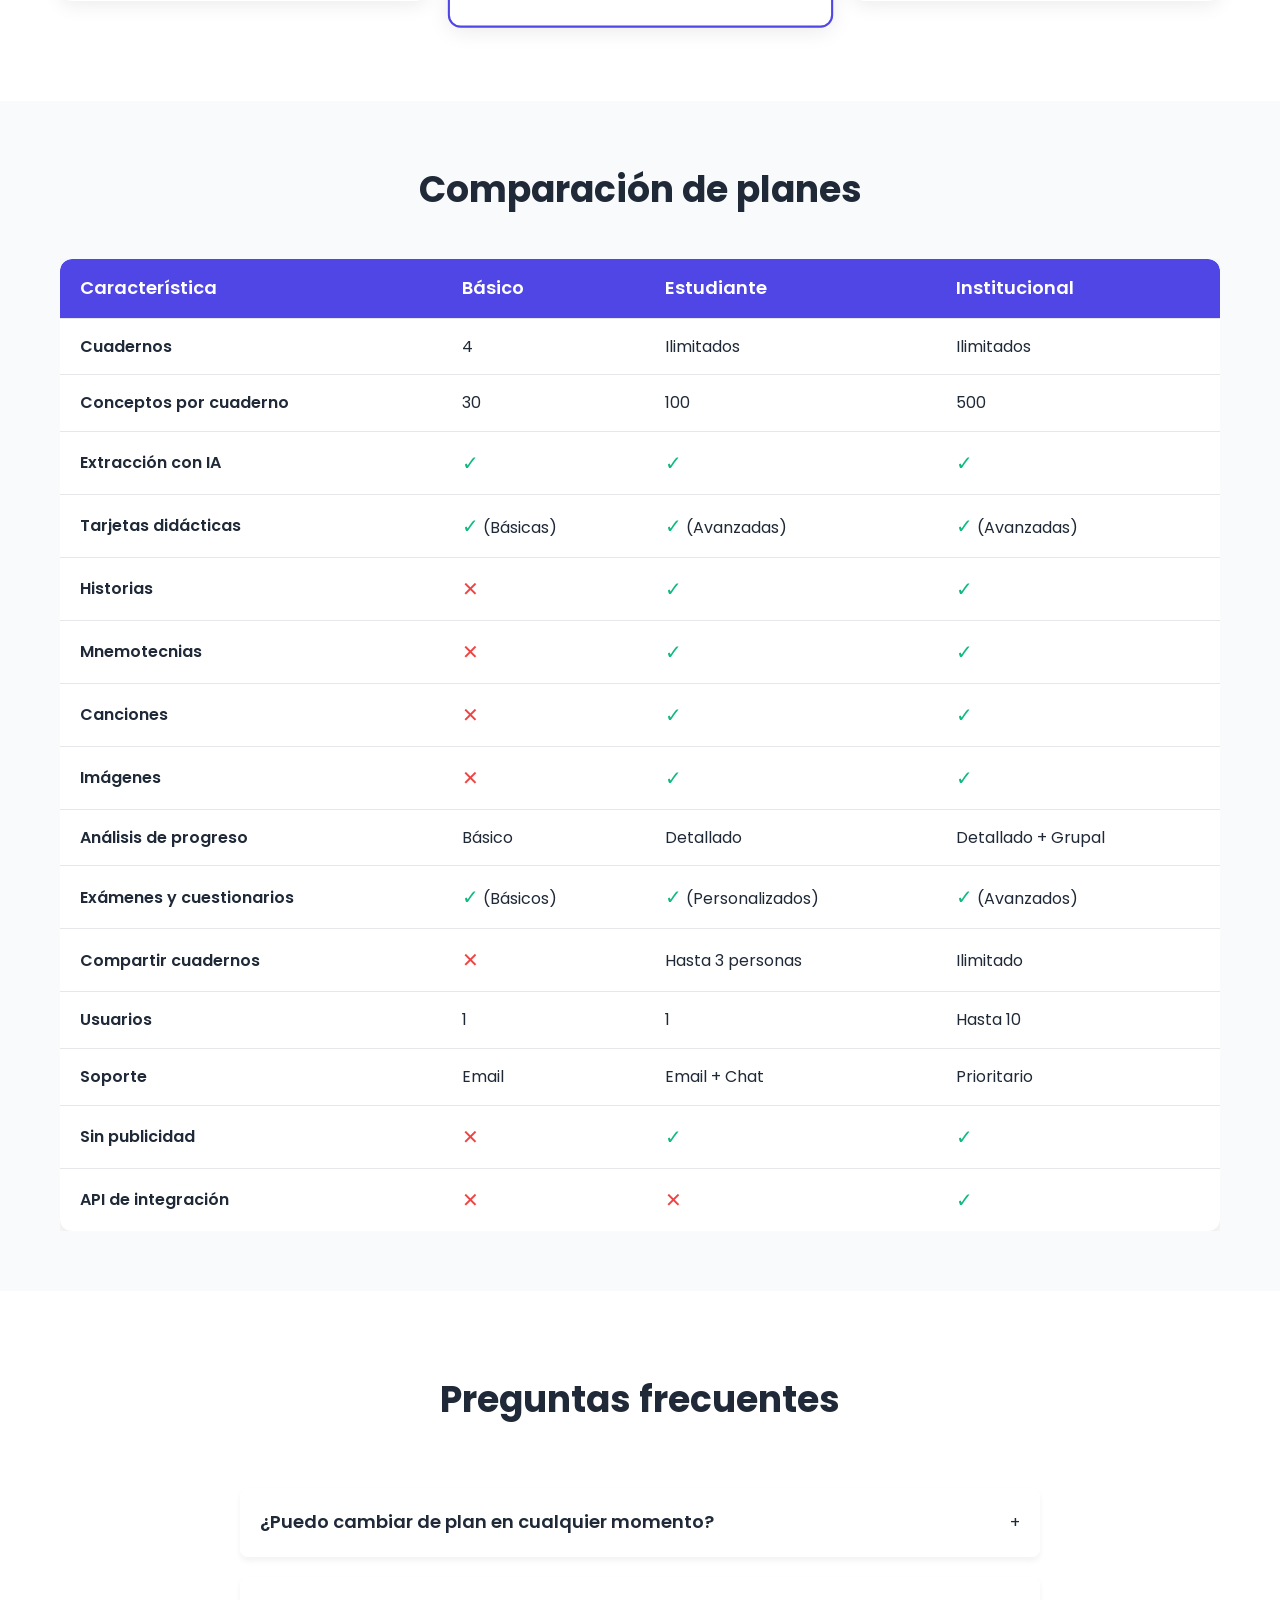
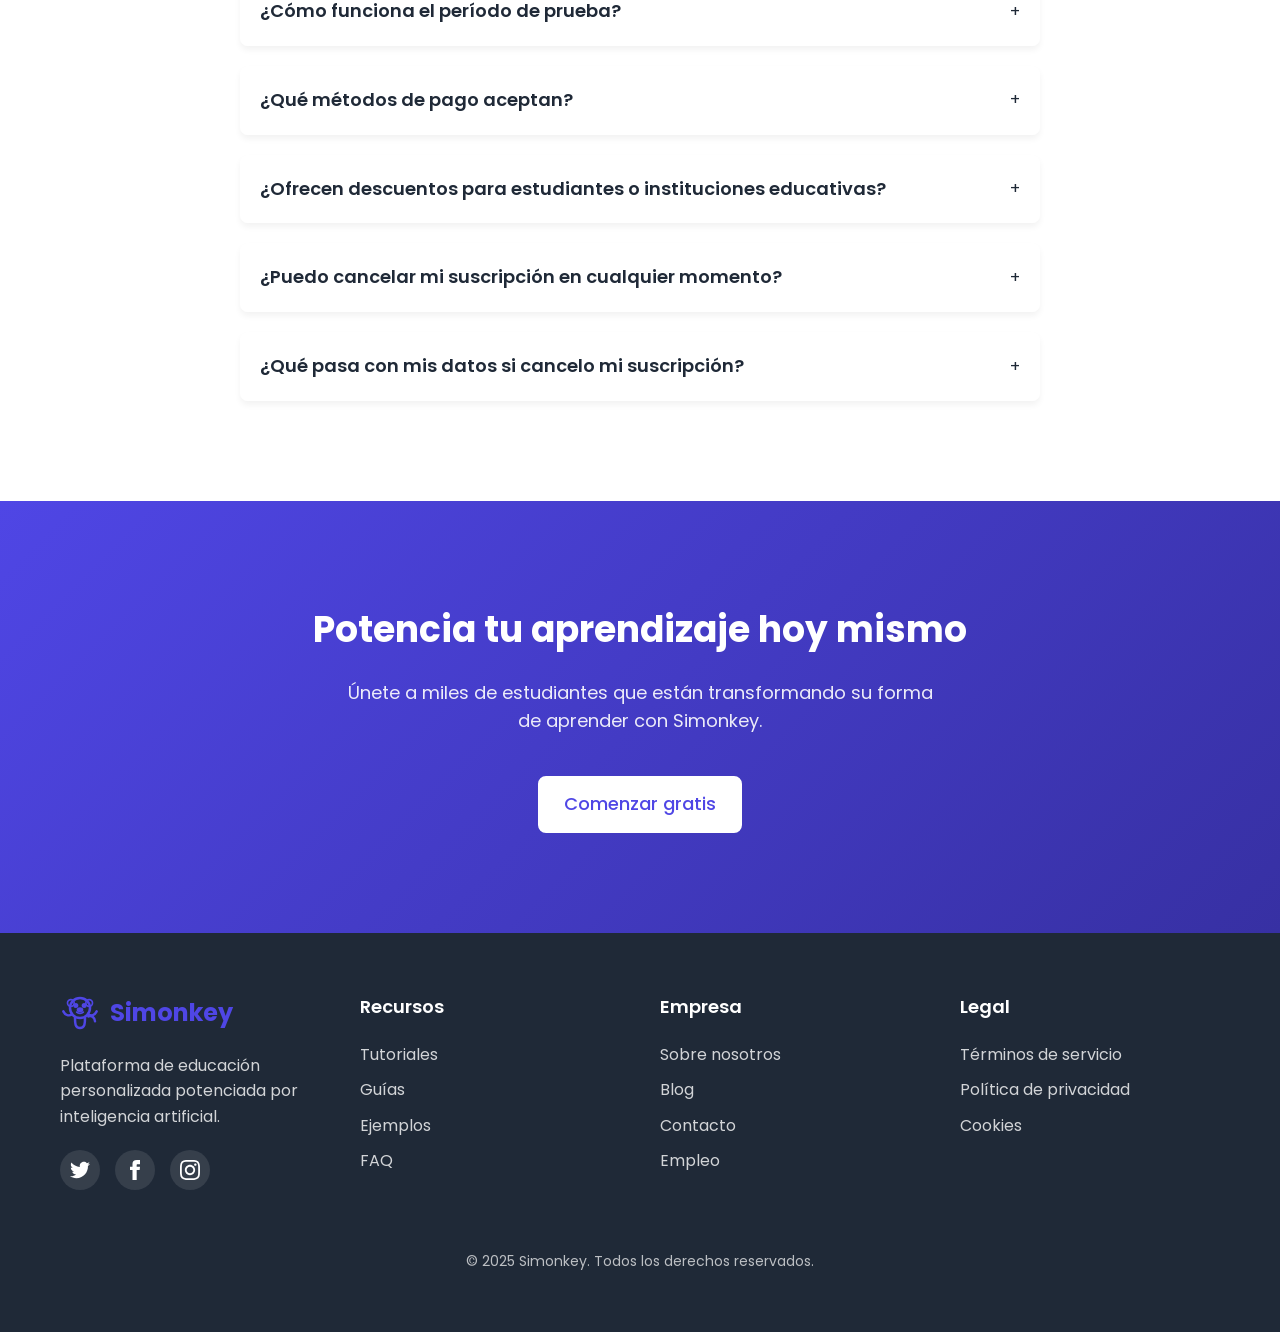
==== commit eeeb1902: "Update pricing.html" ====
--- a/pricing.html
+++ b/pricing.html
@@ -1,3 +1,5 @@
+<!-- Pricing.html -->
+
 <!DOCTYPE html>
 <html lang="es">
 <head>
@@ -490,4 +492,4 @@
 <script src="script.js"></script>
 
 </body>
-</html>+</html>
